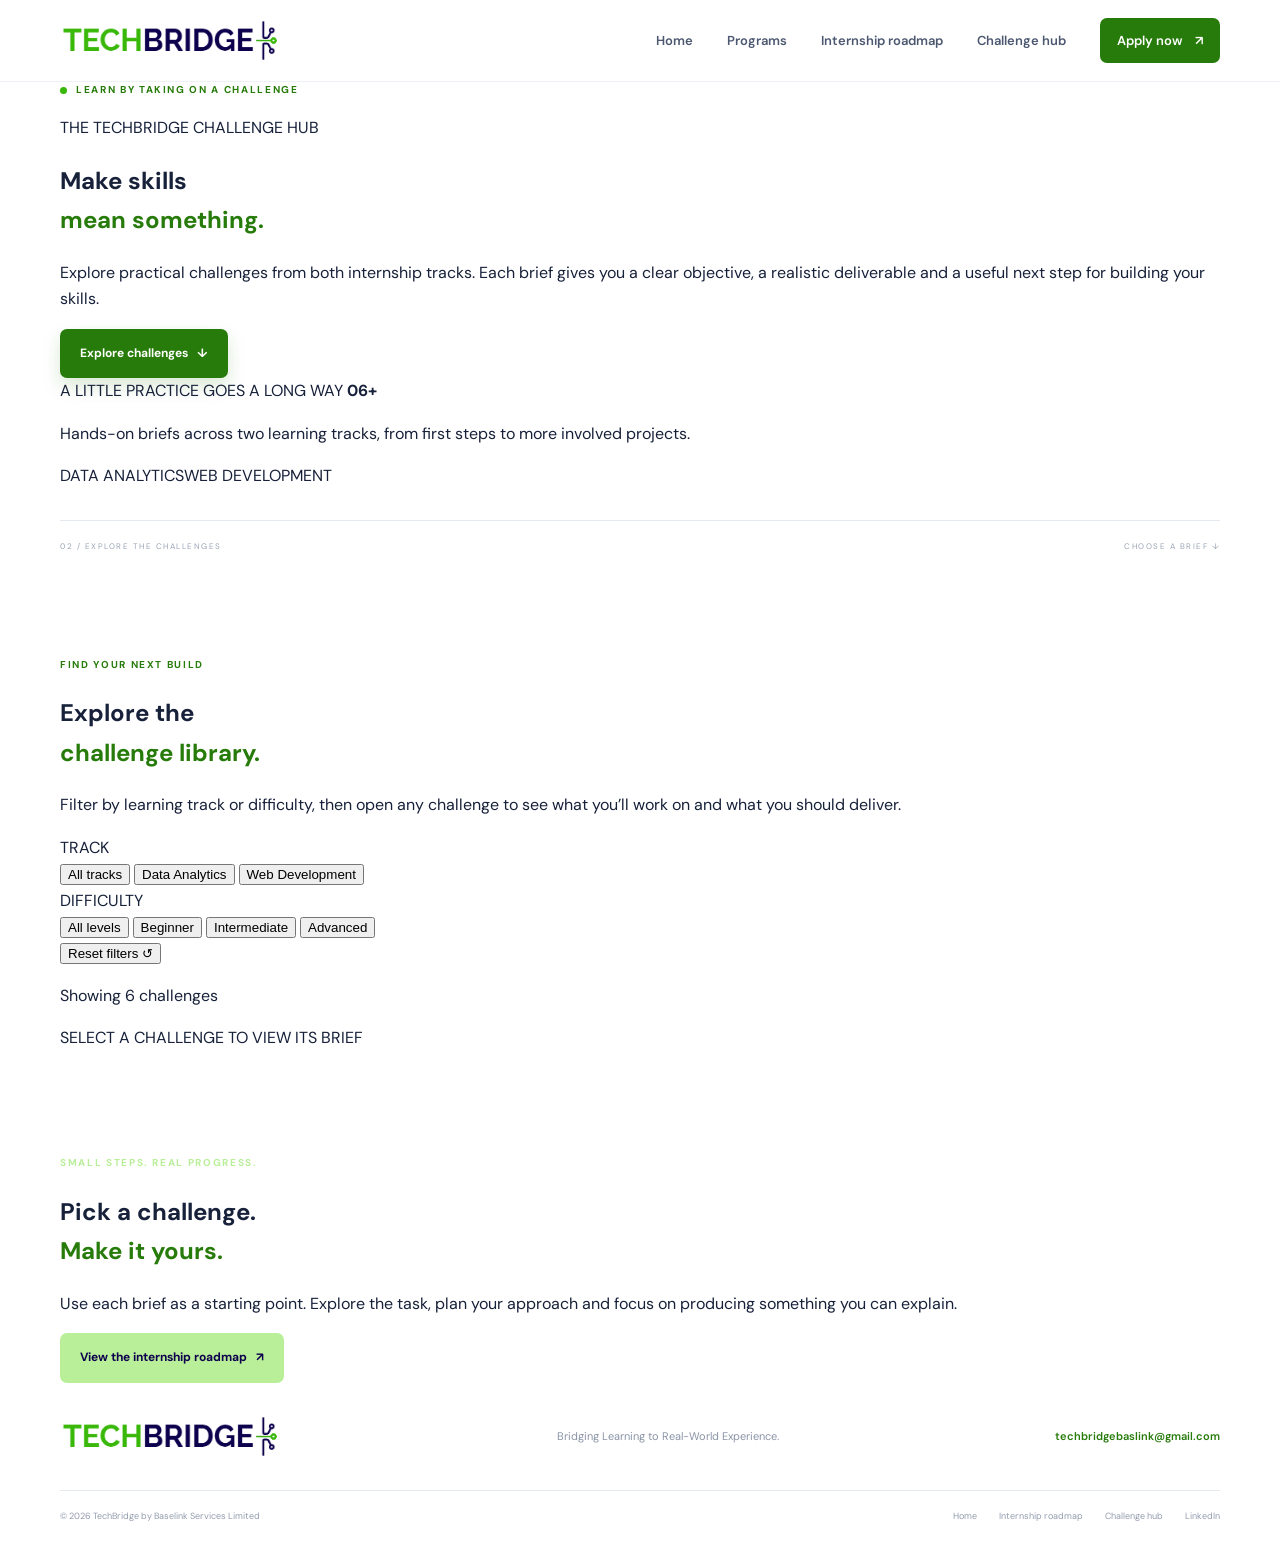
==== challenges.html @ c2918480 "Add interactive TechBridge challenge hub" ====
<!doctype html>
<html lang="en">
<head>
  <meta charset="utf-8">
  <meta name="viewport" content="width=device-width, initial-scale=1">
  <meta name="theme-color" content="#0d004d">
  <meta name="description" content="Explore practical Data Analytics and Web Development challenges from the TechBridge internship.">
  <title>Challenge Hub | TechBridge</title>
  <link rel="preconnect" href="https://fonts.googleapis.com">
  <link rel="preconnect" href="https://fonts.gstatic.com" crossorigin>
  <link href="https://fonts.googleapis.com/css2?family=DM+Sans:wght@400;500;600;700&family=Manrope:wght@400;500;600;700;800&display=swap" rel="stylesheet">
  <link rel="stylesheet" href="style.css">
  <link rel="stylesheet" href="challenges.css">
  <script src="challenges.js" defer></script>
</head>
<body class="challenges-page">
  <a class="skip-link" href="#main">Skip to content</a>
  <header class="site-header">
    <div class="container nav-wrap">
      <a class="brand" href="index.html#top" aria-label="TechBridge home"><img class="brand-logo" src="assets/techbridge-logo.png" width="554" height="107" alt="TechBridge" decoding="async"></a>
      <nav class="main-nav" aria-label="Main navigation">
        <a href="index.html#top">Home</a><a href="index.html#programs">Programs</a><a href="tasks.html">Internship roadmap</a><a class="active-link" href="challenges.html" aria-current="page">Challenge hub</a>
        <a class="nav-cta" href="https://forms.gle/8EbdSy5ttGfLZfjv5" target="_blank" rel="noopener">Apply now <span aria-hidden="true">↗</span></a>
      </nav>
      <button class="menu-toggle" type="button" aria-label="Toggle navigation" aria-expanded="false"><span></span><span></span></button>
    </div>
  </header>
  <main id="main">
    <section class="challenge-hero">
      <div class="container challenge-hero-grid">
        <div>
          <div class="eyebrow"><span class="eyebrow-dot"></span> LEARN BY TAKING ON A CHALLENGE</div>
          <p class="challenge-kicker">THE TECHBRIDGE CHALLENGE HUB</p>
          <h1>Make skills<br><em>mean something.</em></h1>
          <p class="challenge-lede">Explore practical challenges from both internship tracks. Each brief gives you a clear objective, a realistic deliverable and a useful next step for building your skills.</p>
          <a class="button button-primary" href="#challenge-browser">Explore challenges <span aria-hidden="true">↓</span></a>
        </div>
        <aside class="challenge-overview">
          <span class="overview-label">A LITTLE PRACTICE GOES A LONG WAY</span>
          <strong>06<span>+</span></strong>
          <p>Hands-on briefs across two learning tracks, from first steps to more involved projects.</p>
          <div class="overview-tags"><span>DATA ANALYTICS</span><span>WEB DEVELOPMENT</span></div>
        </aside>
      </div>
      <div class="container hero-bottom"><span>02 / EXPLORE THE CHALLENGES</span><span>CHOOSE A BRIEF <span aria-hidden="true">↓</span></span></div>
    </section>

    <section class="challenge-section section" id="challenge-browser">
      <div class="container">
        <div class="challenge-heading">
          <div><div class="eyebrow">FIND YOUR NEXT BUILD</div><h2>Explore the<br><em>challenge library.</em></h2></div>
          <p>Filter by learning track or difficulty, then open any challenge to see what you’ll work on and what you should deliver.</p>
        </div>
        <div class="challenge-controls" aria-label="Challenge filters">
          <div class="filter-group">
            <span class="filter-label" id="track-filter-label">TRACK</span>
            <div class="filter-options" role="group" aria-labelledby="track-filter-label">
              <button class="filter-button is-active" type="button" data-filter="track" data-value="all" aria-pressed="true">All tracks</button>
              <button class="filter-button" type="button" data-filter="track" data-value="data" aria-pressed="false">Data Analytics</button>
              <button class="filter-button" type="button" data-filter="track" data-value="web" aria-pressed="false">Web Development</button>
            </div>
          </div>
          <div class="filter-group">
            <span class="filter-label" id="difficulty-filter-label">DIFFICULTY</span>
            <div class="filter-options" role="group" aria-labelledby="difficulty-filter-label">
              <button class="filter-button is-active" type="button" data-filter="difficulty" data-value="all" aria-pressed="true">All levels</button>
              <button class="filter-button" type="button" data-filter="difficulty" data-value="Beginner" aria-pressed="false">Beginner</button>
              <button class="filter-button" type="button" data-filter="difficulty" data-value="Intermediate" aria-pressed="false">Intermediate</button>
              <button class="filter-button" type="button" data-filter="difficulty" data-value="Advanced" aria-pressed="false">Advanced</button>
            </div>
          </div>
          <button class="reset-filters" id="reset-filters" type="button">Reset filters <span aria-hidden="true">↺</span></button>
        </div>
        <div class="results-bar"><p id="results-count" aria-live="polite">Showing 6 challenges</p><span>SELECT A CHALLENGE TO VIEW ITS BRIEF</span></div>
        <div class="challenge-grid" id="challenge-grid" aria-live="polite"></div>
        <p class="no-results" id="no-results" hidden>No challenges match those filters. Try another combination.</p>
      </div>
    </section>

    <section class="challenge-bottom">
      <div class="container challenge-bottom-inner">
        <div><div class="eyebrow eyebrow-light">SMALL STEPS. REAL PROGRESS.</div><h2>Pick a challenge.<br><em>Make it yours.</em></h2><p>Use each brief as a starting point. Explore the task, plan your approach and focus on producing something you can explain.</p></div>
        <a class="button button-light" href="tasks.html">View the internship roadmap <span aria-hidden="true">↗</span></a>
      </div>
    </section>
  </main>
  <dialog class="challenge-dialog" id="challenge-dialog" aria-labelledby="dialog-title">
    <div class="dialog-header"><span class="dialog-eyebrow">CHALLENGE BRIEF</span><button class="dialog-close" type="button" aria-label="Close challenge details">×</button></div>
    <div class="dialog-content" id="dialog-content"></div>
  </dialog>
  <footer class="site-footer">
    <div class="container footer-top"><a class="brand brand-footer" href="index.html#top" aria-label="TechBridge home"><img class="brand-logo" src="assets/techbridge-logo.png" width="554" height="107" alt="TechBridge" decoding="async" loading="lazy"></a><p>Bridging Learning to Real-World Experience.</p><a class="email-link" href="mailto:techbridgebaslink@gmail.com">techbridgebaslink@gmail.com</a></div>
    <div class="container footer-bottom"><span>© 2026 TechBridge by Baselink Services Limited</span><div class="social-links"><a href="index.html#top">Home</a><a href="tasks.html">Internship roadmap</a><a href="challenges.html" aria-current="page">Challenge hub</a><a href="https://www.linkedin.com/company/techbridge-services/" target="_blank" rel="noopener">LinkedIn</a></div></div>
  </footer>
</body>
</html>
---- style.css ----
:root{--navy:#0d004d;--navy-2:#160a63;--blue:#267b0a;--ink:#17213a;--muted:#68738a;--paper:#f7f8fb;--line:#e4e8f0;--green:#b9ef98;--white:#fff}*{box-sizing:border-box}html{scroll-behavior:smooth;scroll-padding-top:90px}body{margin:0;color:var(--ink);font-family:"DM Sans",sans-serif;background:#fff;line-height:1.65}a{color:inherit;text-decoration:none}.container{width:min(1160px,calc(100% - 48px));margin-inline:auto}.section{padding:104px 0}.site-header{height:82px;background:#fff;border-bottom:1px solid #edf0f5;position:sticky;top:0;z-index:20}.nav-wrap{height:100%;display:flex;align-items:center;justify-content:space-between}.brand{display:flex;align-items:center;gap:11px}.brand-mark{width:35px;height:35px;display:flex;align-items:flex-end;gap:4px;padding:6px;border-radius:9px;background:var(--navy)}.brand-mark span{display:block;width:5px;border-radius:2px;background:#9ee5c0}.brand-mark span:nth-child(1){height:12px}.brand-mark span:nth-child(2){height:19px}.brand-mark span:nth-child(3){height:14px}.brand-name{font:800 19px Manrope,sans-serif;letter-spacing:-.8px;line-height:1;color:var(--navy)}.brand-name>span{color:var(--blue)}.brand-name small{display:block;font:600 7px "DM Sans",sans-serif;letter-spacing:1.1px;margin-top:6px;color:#7a8497}.main-nav{display:flex;align-items:center;gap:34px;font-size:13px;font-weight:600;color:#4c5870}.main-nav>a:not(.nav-cta):hover,.text-link:hover{color:var(--blue)}.nav-cta{padding:12px 17px;background:var(--blue);color:#fff;border-radius:7px}.nav-cta span,.button span{margin-left:9px}.menu-toggle{display:none;border:0;background:none;padding:8px}.menu-toggle span{display:block;width:22px;height:2px;background:var(--navy);margin:5px}.hero{background:var(--paper);padding:82px 0 28px;overflow:hidden}.hero-grid{display:grid;grid-template-columns:1.02fr .98fr;gap:40px;align-items:center;min-height:490px}.eyebrow{font-size:10px;font-weight:700;letter-spacing:1.65px;color:var(--blue);display:flex;align-items:center;gap:9px}.eyebrow-dot{width:7px;height:7px;border-radius:50%;background:#39b80a}.hero h1,.section-heading h2,.experience h2,.about h2,.cta-inner h2{font:800 clamp(42px,5.2vw,68px)/1.12 Manrope,sans-serif;letter-spacing:-3px;margin:25px 0 16px;color:var(--navy)}h1 em,h2 em{font-style:normal;color:var(--blue)}.hero-lede{font:700 17px Manrope,sans-serif;margin:0 0 12px;color:#35415c}.hero-description{font-size:14px;line-height:1.8;color:var(--muted);max-width:460px}.hero-actions{display:flex;align-items:center;gap:25px;margin-top:28px}.button{display:inline-flex;align-items:center;justify-content:center;padding:15px 20px;border-radius:7px;font-size:12px;font-weight:700;transition:transform .2s,background .2s}.button:hover{transform:translateY(-2px)}.button-primary{background:var(--blue);color:#fff;box-shadow:0 8px 18px #267b0a2b}.text-link{font-size:12px;font-weight:700;color:var(--navy)}.hero-note{display:flex;align-items:center;gap:12px;margin-top:38px;color:#79849a;font-size:10px;line-height:1.7}.hero-note strong{color:#46516a}.note-icon{display:grid;place-items:center;width:30px;height:30px;border-radius:50%;background:#e8edf9;color:var(--blue);font-size:16px}.hero-art{height:420px;position:relative;display:grid;place-items:center}.art-orbit{position:absolute;border:1px solid #dfe5f0;border-radius:50%;transform:rotate(-23deg)}.orbit-one{width:450px;height:290px}.orbit-two{width:370px;height:370px;border-style:dashed}.card-main{width:min(330px,78%);height:280px;background:var(--navy);border-radius:14px;box-shadow:0 24px 60px #101d3b2b;position:relative;z-index:1;color:#fff;overflow:hidden;transform:rotate(-3deg)}.card-top{height:47px;border-bottom:1px solid #ffffff19;display:flex;align-items:center;justify-content:space-between;padding:0 18px}.window-dots{display:flex;gap:4px}.window-dots i{width:5px;height:5px;border-radius:50%;background:#52617c}.window-dots i:first-child{background:#f3a58c}.code-label{font-size:7px;letter-spacing:1.3px;color:#8593ad}.code-lines{padding:23px 25px;font:11px/1.9 monospace;color:#e4eaf7}.line{display:block}.line b{color:#b9ef98;font-weight:500}.line strong{color:#b9ef98}.line .blue{color:#b9ef98}.line .green{color:#b9ef98}.muted{color:#687895}.indent{padding-left:20px}.spacer-line{height:10px}.cursor{display:inline-block;width:5px;height:13px;background:#b9ef98;vertical-align:middle;margin-left:3px}.card-footer{position:absolute;bottom:0;width:100%;height:37px;background:#0c1730;display:flex;align-items:center;padding:0 18px;gap:8px;font-size:7px;letter-spacing:1.4px;color:#8b9ab4}.status-dot{width:5px;height:5px;border-radius:50%;background:#b9ef98}.floating-tag{position:absolute;z-index:2;display:flex;align-items:center;gap:10px;padding:12px 15px;background:#fff;border:1px solid #e7ebf3;border-radius:9px;box-shadow:0 12px 35px #1a2c4c12}.floating-tag strong{display:block;font:700 11px Manrope;color:var(--navy)}.floating-tag small{display:block;font-size:9px;color:#8a94a7;margin-top:2px}.tag-icon{display:grid;place-items:center;width:30px;height:30px;border-radius:7px;background:#edf1ff;color:var(--blue);font-size:16px}.tag-icon-green{background:#e9f8ef;color:#29965d}.tag-top{top:49px;left:0}.tag-bottom{bottom:49px;right:-2px}.art-caption{position:absolute;bottom:7px;left:50%;transform:translateX(-50%);white-space:nowrap;font-size:9px;letter-spacing:.6px;color:#929caf}.hero-bottom{display:flex;justify-content:space-between;margin-top:30px;padding-top:19px;border-top:1px solid #e4e8f0;font-size:8px;letter-spacing:1.5px;color:#9aa3b4}.scroll-cue span{margin-left:8px;color:var(--blue)}.programs{background:#fff}.section-heading{display:flex;justify-content:space-between;align-items:flex-end;margin-bottom:43px}.section-heading h2,.about h2{font-size:45px;letter-spacing:-2px;margin:17px 0 0}.section-heading>p{max-width:340px;color:var(--muted);font-size:13px;line-height:1.8;margin:0 0 5px}.program-grid{display:grid;grid-template-columns:1fr 1fr;gap:20px}.program-card{padding:34px;border:1px solid var(--line);border-radius:12px;transition:transform .2s,box-shadow .2s}.program-card:hover{transform:translateY(-4px);box-shadow:0 15px 35px #1b2b4b0b}.program-icon{width:52px;height:52px;display:grid;place-items:center;border-radius:10px;background:#edf2ff;margin-bottom:27px}.development .program-icon{background:#eaf8f0}.program-icon svg{width:29px;height:29px;fill:none;stroke:#267b0a;stroke-width:2.5;stroke-linecap:round;stroke-linejoin:round}.development .program-icon svg{stroke:#26945c}.program-meta{font-size:9px;font-weight:700;letter-spacing:1.4px;color:#8b95a8;display:flex;justify-content:space-between}.program-meta span{color:#267b0a}.development .program-meta span{color:#26945c}.program-card h3{font:800 24px Manrope;letter-spacing:-.8px;margin:13px 0 10px;color:var(--navy)}.program-card p{font-size:12px;color:var(--muted);line-height:1.8;max-width:390px;min-height:65px}.card-link{display:inline-block;font-size:11px;font-weight:700;color:var(--blue);margin-top:13px}.card-link span{margin-left:9px}.experience{background:var(--navy);color:#fff}.experience-grid{display:grid;grid-template-columns:.9fr 1.1fr;gap:90px;align-items:center}.eyebrow-light{color:#b9ef98}.experience h2,.cta-inner h2{color:#fff;font-size:56px;margin:22px 0}.experience h2 em,.cta-inner h2 em{color:#b9ef98}.experience-copy>p{font-size:13px;line-height:1.9;color:#b5c0d3;max-width:400px;margin-bottom:27px}.button-light{background:#b9ef98;color:var(--navy)}.experience-steps{border-top:1px solid #ffffff24}.step{display:grid;grid-template-columns:38px 1fr 20px;gap:14px;padding:22px 0;border-bottom:1px solid #ffffff24;align-items:start}.step-number{font:700 10px Manrope;color:#b9ef98;padding-top:3px}.step h3{font:700 14px Manrope;margin:0 0 5px}.step p{font-size:11px;color:#aab6ca;margin:0;line-height:1.7}.step-symbol{color:#b9ef98}.outcome-note{display:flex;gap:12px;margin-top:20px;font-size:10px;line-height:1.7;color:#c5d0e0}.outcome-note span{color:#b9ef98;font-size:17px}.about{background:#f7f8fb}.about-grid{display:grid;grid-template-columns:1fr 1fr;gap:90px;align-items:center}.about-copy p{font-size:13px;line-height:1.9;color:var(--muted);margin:0 0 22px}.cta-section{background:#267b0a;padding:72px 0}.cta-inner{display:flex;justify-content:space-between;align-items:center}.cta-inner h2{font-size:48px;margin:16px 0 12px}.cta-inner p{font-size:12px;color:#dce5ff;margin:0}.cta-actions{display:flex;flex-direction:column;align-items:flex-start;gap:18px}.community-link{font-size:11px;color:#fff;font-weight:600}.community-link span{margin-right:8px}.whatsapp-icon{color:#b4f0ce}.site-footer{background:#fff}.footer-top{display:flex;align-items:center;justify-content:space-between;padding:32px 0}.footer-top>p{font-size:11px;color:#8a94a7}.email-link{font-size:11px;font-weight:600;color:var(--blue)}.footer-bottom{display:flex;justify-content:space-between;padding:18px 0;border-top:1px solid var(--line);font-size:9px;color:#929bad}.social-links{display:flex;gap:22px}.social-links a:hover{color:var(--blue)}.skip-link{position:absolute;top:-50px;left:10px;background:#fff;padding:10px;z-index:50}.skip-link:focus{top:10px}@media(max-width:900px){.hero-grid{gap:15px}.hero h1{font-size:52px}.hero-art{transform:scale(.9)}.experience-grid,.about-grid{gap:45px}.main-nav{gap:20px}}@media(max-width:700px){.container{width:min(100% - 36px,560px)}.site-header{height:70px}.menu-toggle{display:block}.main-nav{display:none;position:absolute;top:69px;left:0;right:0;padding:22px 24px 25px;background:#fff;border-bottom:1px solid var(--line);box-shadow:0 15px 25px #10203b0d;flex-direction:column;align-items:stretch;gap:19px}.main-nav.is-open{display:flex}.nav-cta{text-align:center}.hero{padding:60px 0 24px}.hero-grid{grid-template-columns:1fr;gap:0}.hero-copy{position:relative;z-index:2}.hero h1{font-size:clamp(43px,11vw,58px);letter-spacing:-2.5px}.hero-lede{font-size:15px}.hero-description{font-size:13px}.hero-art{height:340px;margin-top:10px;transform:none}.card-main{width:280px;height:250px}.code-lines{padding:17px 20px}.tag-top{top:28px;left:-3px}.tag-bottom{bottom:30px;right:-4px}.orbit-one{width:340px;height:230px}.orbit-two{width:290px;height:290px}.hero-bottom{margin-top:16px;font-size:7px}.section{padding:72px 0}.section-heading{display:block;margin-bottom:28px}.section-heading h2,.about h2{font-size:38px}.section-heading>p{margin-top:18px}.program-grid{grid-template-columns:1fr;gap:14px}.program-card{padding:27px}.program-card p{min-height:0}.experience-grid,.about-grid{grid-template-columns:1fr;gap:38px}.experience h2{font-size:48px}.cta-section{padding:58px 0}.cta-inner{display:block}.cta-inner h2{font-size:43px}.cta-actions{margin-top:27px}.footer-top{align-items:flex-start;flex-direction:column;gap:13px}.footer-top>p{margin:0}.footer-bottom{gap:15px;flex-direction:column}.social-links{gap:18px}}@media(prefers-reduced-motion:reduce){html{scroll-behavior:auto}*,*::before,*::after{transition:none!important}}
.brand-logo{display:block;width:220px;height:auto;max-width:100%;object-fit:contain;object-position:center;background:transparent;flex:0 0 auto}
@media(max-width:700px){.brand-logo{width:180px}}
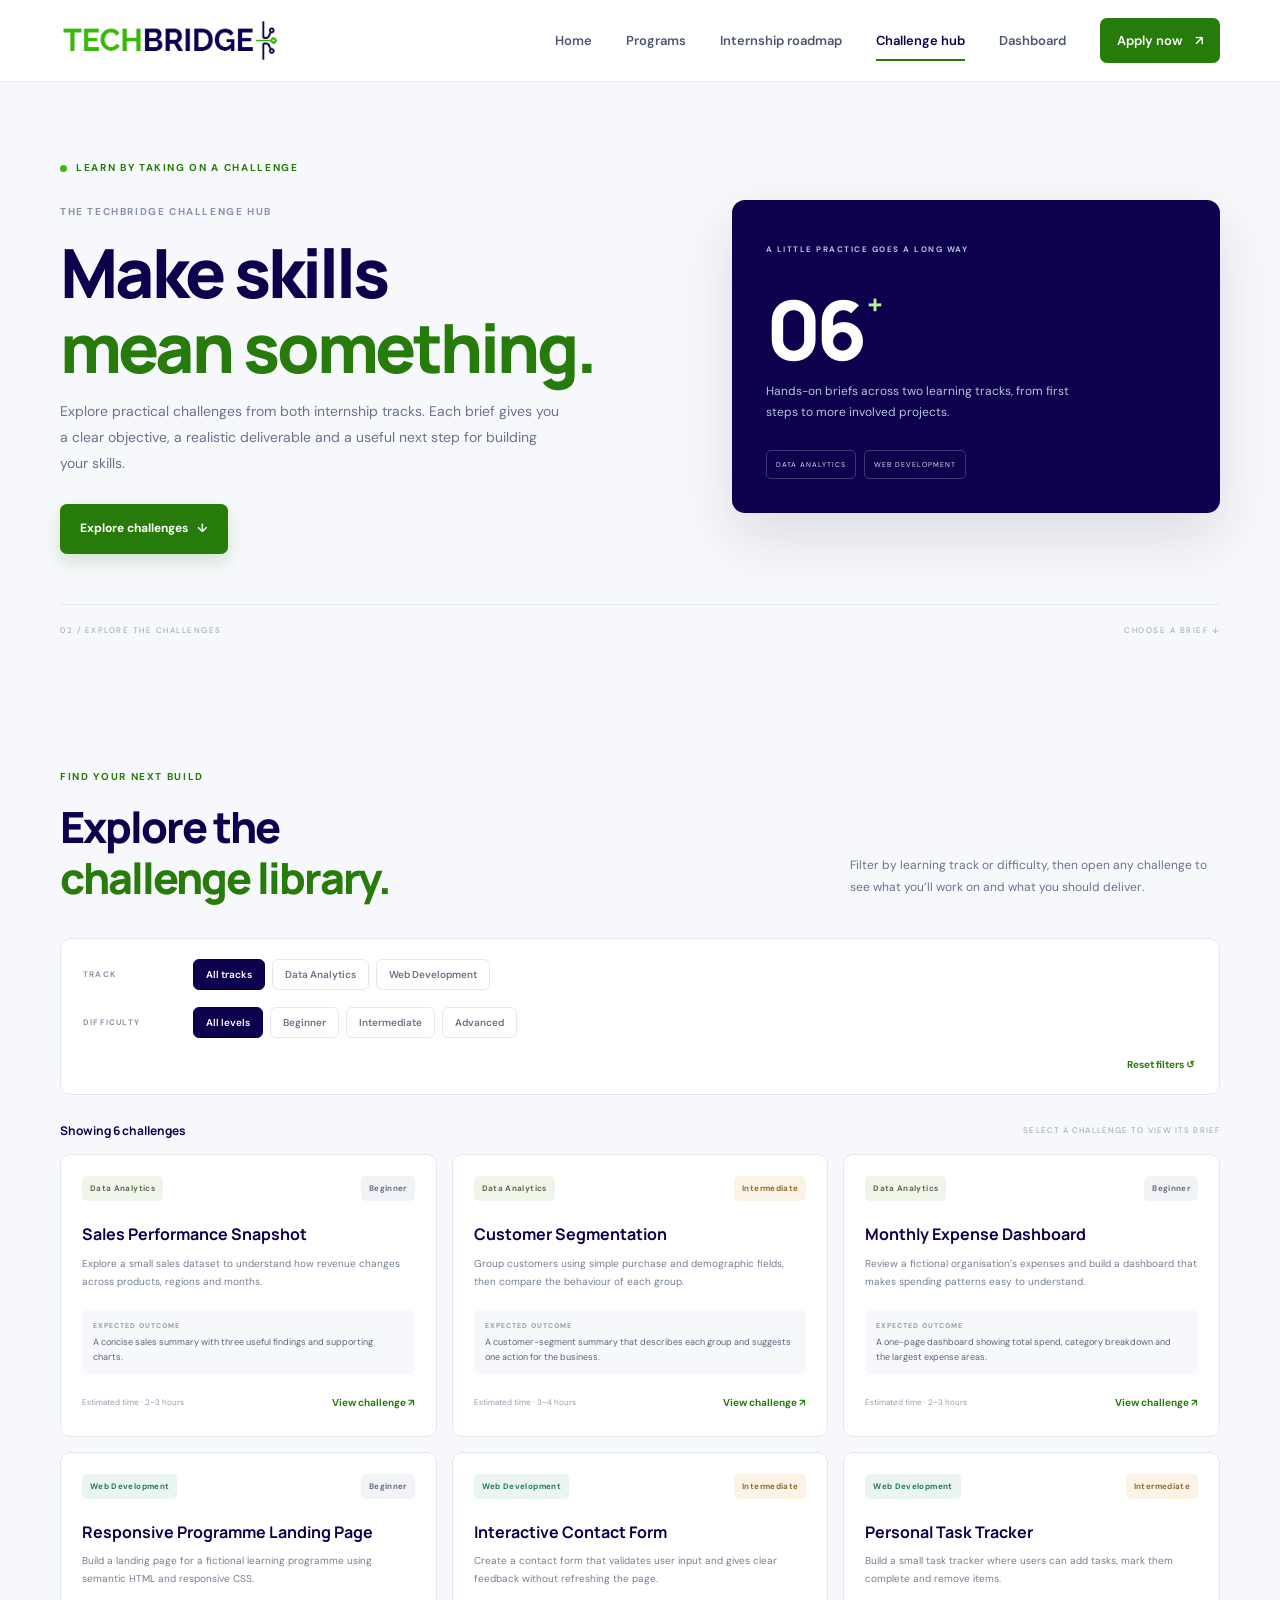
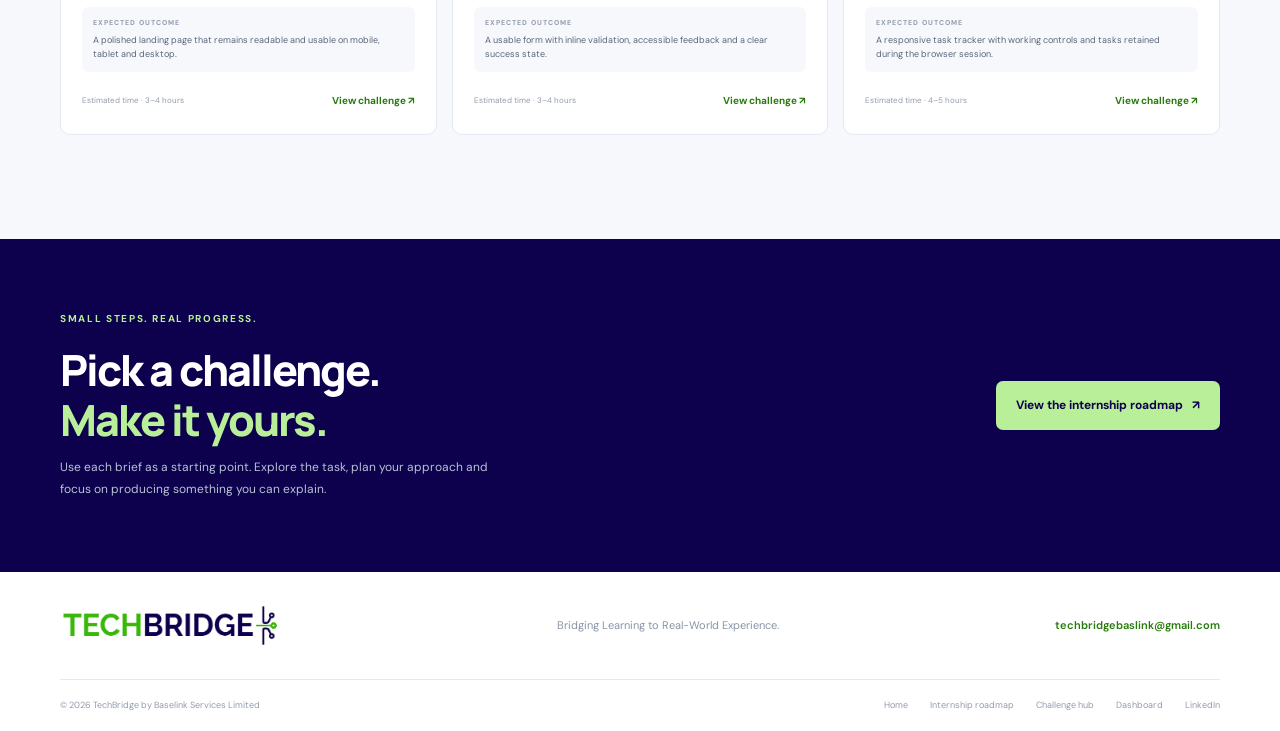
==== commit 91a5c7fd: "Connect the intern dashboard across TechBridge pages" ====
--- a/challenges.html
+++ b/challenges.html
@@ -19,7 +19,7 @@
     <div class="container nav-wrap">
       <a class="brand" href="index.html#top" aria-label="TechBridge home"><img class="brand-logo" src="assets/techbridge-logo.png" width="554" height="107" alt="TechBridge" decoding="async"></a>
       <nav class="main-nav" aria-label="Main navigation">
-        <a href="index.html#top">Home</a><a href="index.html#programs">Programs</a><a href="tasks.html">Internship roadmap</a><a class="active-link" href="challenges.html" aria-current="page">Challenge hub</a>
+        <a href="index.html#top">Home</a><a href="index.html#programs">Programs</a><a href="tasks.html">Internship roadmap</a><a class="active-link" href="challenges.html" aria-current="page">Challenge hub</a><a href="dashboard.html">Dashboard</a>
         <a class="nav-cta" href="https://forms.gle/8EbdSy5ttGfLZfjv5" target="_blank" rel="noopener">Apply now <span aria-hidden="true">↗</span></a>
       </nav>
       <button class="menu-toggle" type="button" aria-label="Toggle navigation" aria-expanded="false"><span></span><span></span></button>
@@ -90,7 +90,7 @@
   </dialog>
   <footer class="site-footer">
     <div class="container footer-top"><a class="brand brand-footer" href="index.html#top" aria-label="TechBridge home"><img class="brand-logo" src="assets/techbridge-logo.png" width="554" height="107" alt="TechBridge" decoding="async" loading="lazy"></a><p>Bridging Learning to Real-World Experience.</p><a class="email-link" href="mailto:techbridgebaslink@gmail.com">techbridgebaslink@gmail.com</a></div>
-    <div class="container footer-bottom"><span>© 2026 TechBridge by Baselink Services Limited</span><div class="social-links"><a href="index.html#top">Home</a><a href="tasks.html">Internship roadmap</a><a href="challenges.html" aria-current="page">Challenge hub</a><a href="https://www.linkedin.com/company/techbridge-services/" target="_blank" rel="noopener">LinkedIn</a></div></div>
+    <div class="container footer-bottom"><span>© 2026 TechBridge by Baselink Services Limited</span><div class="social-links"><a href="index.html#top">Home</a><a href="tasks.html">Internship roadmap</a><a href="challenges.html" aria-current="page">Challenge hub</a><a href="dashboard.html">Dashboard</a><a href="https://www.linkedin.com/company/techbridge-services/" target="_blank" rel="noopener">LinkedIn</a></div></div>
   </footer>
 </body>
 </html>
--- a/challenges.css
+++ b/challenges.css
@@ -0,0 +1,75 @@
+.challenges-page{--challenge-green:#b9ef98;--challenge-blue:#267b0a}
+.challenges-page .active-link{color:var(--navy);position:relative}
+.challenges-page .active-link:after{content:"";position:absolute;left:0;right:0;bottom:-10px;height:2px;background:var(--blue)}
+.challenge-hero{background:var(--paper);padding:78px 0 28px;overflow:hidden}
+.challenge-hero-grid{display:grid;grid-template-columns:1.1fr .9fr;gap:75px;align-items:center;min-height:385px}
+.challenge-kicker{font-size:10px;font-weight:700;letter-spacing:1.6px;color:#8993a7;margin:27px 0 0}
+.challenge-hero h1{font:800 clamp(44px,5.3vw,68px)/1.1 Manrope,sans-serif;letter-spacing:-3px;color:var(--navy);margin:15px 0}
+.challenge-hero h1 em,.challenge-heading h2 em{font-style:normal;color:var(--blue)}
+.challenge-lede{max-width:500px;color:var(--muted);font-size:14px;line-height:1.85;margin-bottom:27px}
+.challenge-overview{padding:34px;background:var(--navy);border-radius:13px;color:#fff;box-shadow:0 24px 60px #101d3b20}
+.overview-label{font-size:8px;font-weight:700;letter-spacing:1.5px;color:#b7c3d8}
+.challenge-overview>strong{display:block;font:800 82px/.95 Manrope;letter-spacing:-5px;margin:30px 0 12px}
+.challenge-overview>strong span{font-size:28px;color:var(--challenge-green);vertical-align:top;margin-left:5px}
+.challenge-overview p{font-size:12px;line-height:1.8;color:#b8c3d6;max-width:310px}
+.overview-tags{display:flex;flex-wrap:wrap;gap:8px;margin-top:26px}
+.overview-tags span{font-size:7px;letter-spacing:1px;padding:8px 9px;border:1px solid #ffffff35;border-radius:5px;color:#d8e1ef}
+.challenge-hero .hero-bottom{margin-top:50px}
+.challenge-section{background:#f7f8fb}
+.challenge-heading{display:flex;align-items:flex-end;justify-content:space-between;gap:40px;margin-bottom:35px}
+.challenge-heading h2{font:800 43px/1.17 Manrope;letter-spacing:-2px;color:var(--navy);margin:17px 0 0}
+.challenge-heading>p{font-size:12px;line-height:1.85;color:var(--muted);max-width:370px;margin:0 0 5px}
+.challenge-controls{background:#fff;border:1px solid #e4e8f0;border-radius:11px;padding:20px 22px;display:flex;flex-direction:column;gap:17px}
+.filter-group{display:flex;align-items:flex-start;gap:20px}
+.filter-label{width:90px;flex:0 0 90px;padding-top:9px;font-size:8px;font-weight:700;letter-spacing:1.2px;color:#8994a8}
+.filter-options{display:flex;flex-wrap:wrap;gap:7px}
+.filter-button{appearance:none;border:1px solid #e5e9f0;background:#fff;color:#68738a;border-radius:6px;padding:8px 12px;font:600 10px "DM Sans",sans-serif;cursor:pointer;transition:background .18s,border-color .18s,color .18s}
+.filter-button:hover{border-color:#b7cba9;color:var(--navy)}
+.filter-button.is-active{background:var(--navy);border-color:var(--navy);color:#fff}
+.filter-button:focus-visible,.reset-filters:focus-visible,.view-challenge:focus-visible,.dialog-close:focus-visible{outline:3px solid #9bc780;outline-offset:3px}
+.reset-filters{align-self:flex-end;border:0;background:none;color:var(--blue);font:700 10px "DM Sans",sans-serif;cursor:pointer;padding:3px}
+.results-bar{display:flex;align-items:center;justify-content:space-between;margin:27px 0 15px}
+.results-bar p{margin:0;font:700 12px Manrope;color:var(--navy)}
+.results-bar>span{font-size:8px;letter-spacing:1.1px;color:#9aa3b1}
+.challenge-grid{display:grid;grid-template-columns:repeat(3,minmax(0,1fr));gap:15px}
+.challenge-card{display:flex;flex-direction:column;min-height:260px;padding:21px;background:#fff;border:1px solid #e4e8f0;border-radius:10px;transition:transform .2s,border-color .2s,box-shadow .2s}
+.challenge-card:hover{transform:translateY(-3px);border-color:#c8d8bd;box-shadow:0 13px 28px #192b4a0c}
+.challenge-card-top{display:flex;align-items:center;justify-content:space-between;gap:8px;margin-bottom:22px}
+.track-tag,.difficulty-tag{font-size:8px;font-weight:700;letter-spacing:.35px;padding:6px 8px;border-radius:5px}
+.track-tag{background:#eff5ea;color:#557345}
+.track-tag.web-tag{background:#eaf4f0;color:#287b5a}
+.difficulty-tag{background:#f2f3f6;color:#657087}
+.difficulty-tag.intermediate{background:#fbf3e5;color:#936c2f}
+.difficulty-tag.advanced{background:#f9eaea;color:#a34d4d}
+.challenge-card h3{font:700 16px/1.4 Manrope;color:var(--navy);margin:0 0 9px}
+.challenge-card>p{font-size:10px;line-height:1.8;color:#737f94;margin:0 0 19px}
+.challenge-outcome{padding:10px 11px;background:#f7f8fb;border-radius:6px;margin-top:auto}
+.challenge-outcome span{display:block;font-size:7px;font-weight:700;letter-spacing:1px;color:#929bad;margin-bottom:4px}
+.challenge-outcome p{font-size:9px;line-height:1.6;color:#59657c;margin:0}
+.challenge-card-footer{display:flex;align-items:center;justify-content:space-between;gap:10px;margin-top:16px}
+.challenge-time{font-size:8px;color:#929bad}
+.view-challenge{border:0;background:none;color:var(--blue);font:700 10px "DM Sans",sans-serif;cursor:pointer;padding:6px 0}
+.view-challenge span{margin-left:6px}
+.no-results{padding:35px;text-align:center;background:#fff;border:1px dashed #d9e0e9;border-radius:9px;color:#778399;font-size:12px}
+.challenge-bottom{background:var(--navy);padding:72px 0;color:#fff}
+.challenge-bottom-inner{display:flex;align-items:center;justify-content:space-between;gap:45px}
+.challenge-bottom h2{font:800 43px/1.16 Manrope;letter-spacing:-2px;margin:18px 0 12px}
+.challenge-bottom h2 em{font-style:normal;color:var(--challenge-green)}
+.challenge-bottom p{font-size:12px;line-height:1.8;color:#b7c3d7;max-width:440px;margin:0}
+.challenge-dialog{width:min(620px,calc(100% - 28px));max-height:min(84vh,760px);padding:0;border:0;border-radius:13px;color:var(--ink);box-shadow:0 28px 90px #08142b55}
+.challenge-dialog::backdrop{background:#08142bcc;backdrop-filter:blur(3px)}
+.dialog-header{display:flex;align-items:center;justify-content:space-between;padding:19px 24px;border-bottom:1px solid #edf0f4}
+.dialog-eyebrow{font-size:8px;font-weight:700;letter-spacing:1.5px;color:#8994a8}
+.dialog-close{width:32px;height:32px;border:0;border-radius:50%;background:#f1f3f6;color:var(--navy);font-size:22px;line-height:1;cursor:pointer}
+.dialog-content{padding:25px 28px 30px;overflow-y:auto}
+.dialog-content h2{font:800 27px/1.25 Manrope;letter-spacing:-1px;color:var(--navy);margin:9px 0}
+.dialog-meta{display:flex;flex-wrap:wrap;gap:8px;margin:13px 0 22px}
+.dialog-content h3{font:700 12px Manrope;color:var(--navy);margin:22px 0 7px}
+.dialog-content p,.dialog-content li{font-size:11px;line-height:1.8;color:#69758a}
+.dialog-content ul{padding-left:19px;margin:7px 0}
+.dialog-deliverable{padding:13px 15px;background:#f0f5ec;border-radius:7px;margin-top:17px}
+.dialog-deliverable strong{font:700 10px Manrope;color:#456437}
+.dialog-deliverable p{margin:5px 0 0;color:#5d6d55}
+@media(max-width:900px){.challenge-hero-grid{gap:35px}.challenge-hero h1{font-size:54px}.challenge-grid{grid-template-columns:repeat(2,minmax(0,1fr))}}
+@media(max-width:700px){.challenge-hero{padding:55px 0 24px}.challenge-hero-grid{grid-template-columns:1fr;gap:30px}.challenge-hero h1{font-size:clamp(43px,11vw,57px);letter-spacing:-2.5px}.challenge-lede{font-size:13px}.challenge-overview{padding:26px}.challenge-overview>strong{font-size:70px;margin:24px 0 9px}.challenge-hero .hero-bottom{margin-top:35px}.challenge-heading{display:block;margin-bottom:25px}.challenge-heading h2{font-size:37px}.challenge-heading>p{margin-top:15px}.challenge-controls{padding:16px;gap:14px}.filter-group{display:block}.filter-label{display:block;width:auto;padding:0;margin-bottom:9px}.filter-options{gap:6px}.filter-button{padding:8px 10px;font-size:9px}.reset-filters{align-self:flex-start}.results-bar{align-items:flex-start;flex-direction:column;gap:5px;margin-top:22px}.challenge-grid{grid-template-columns:1fr;gap:11px}.challenge-card{min-height:0;padding:18px}.challenge-card-top{margin-bottom:15px}.challenge-bottom{padding:58px 0}.challenge-bottom-inner{display:block}.challenge-bottom h2{font-size:37px}.challenge-bottom .button{margin-top:25px}.dialog-content{padding:21px 20px 25px}.dialog-content h2{font-size:23px}}
+@media(prefers-reduced-motion:reduce){.challenge-card,.filter-button{transition:none}}
